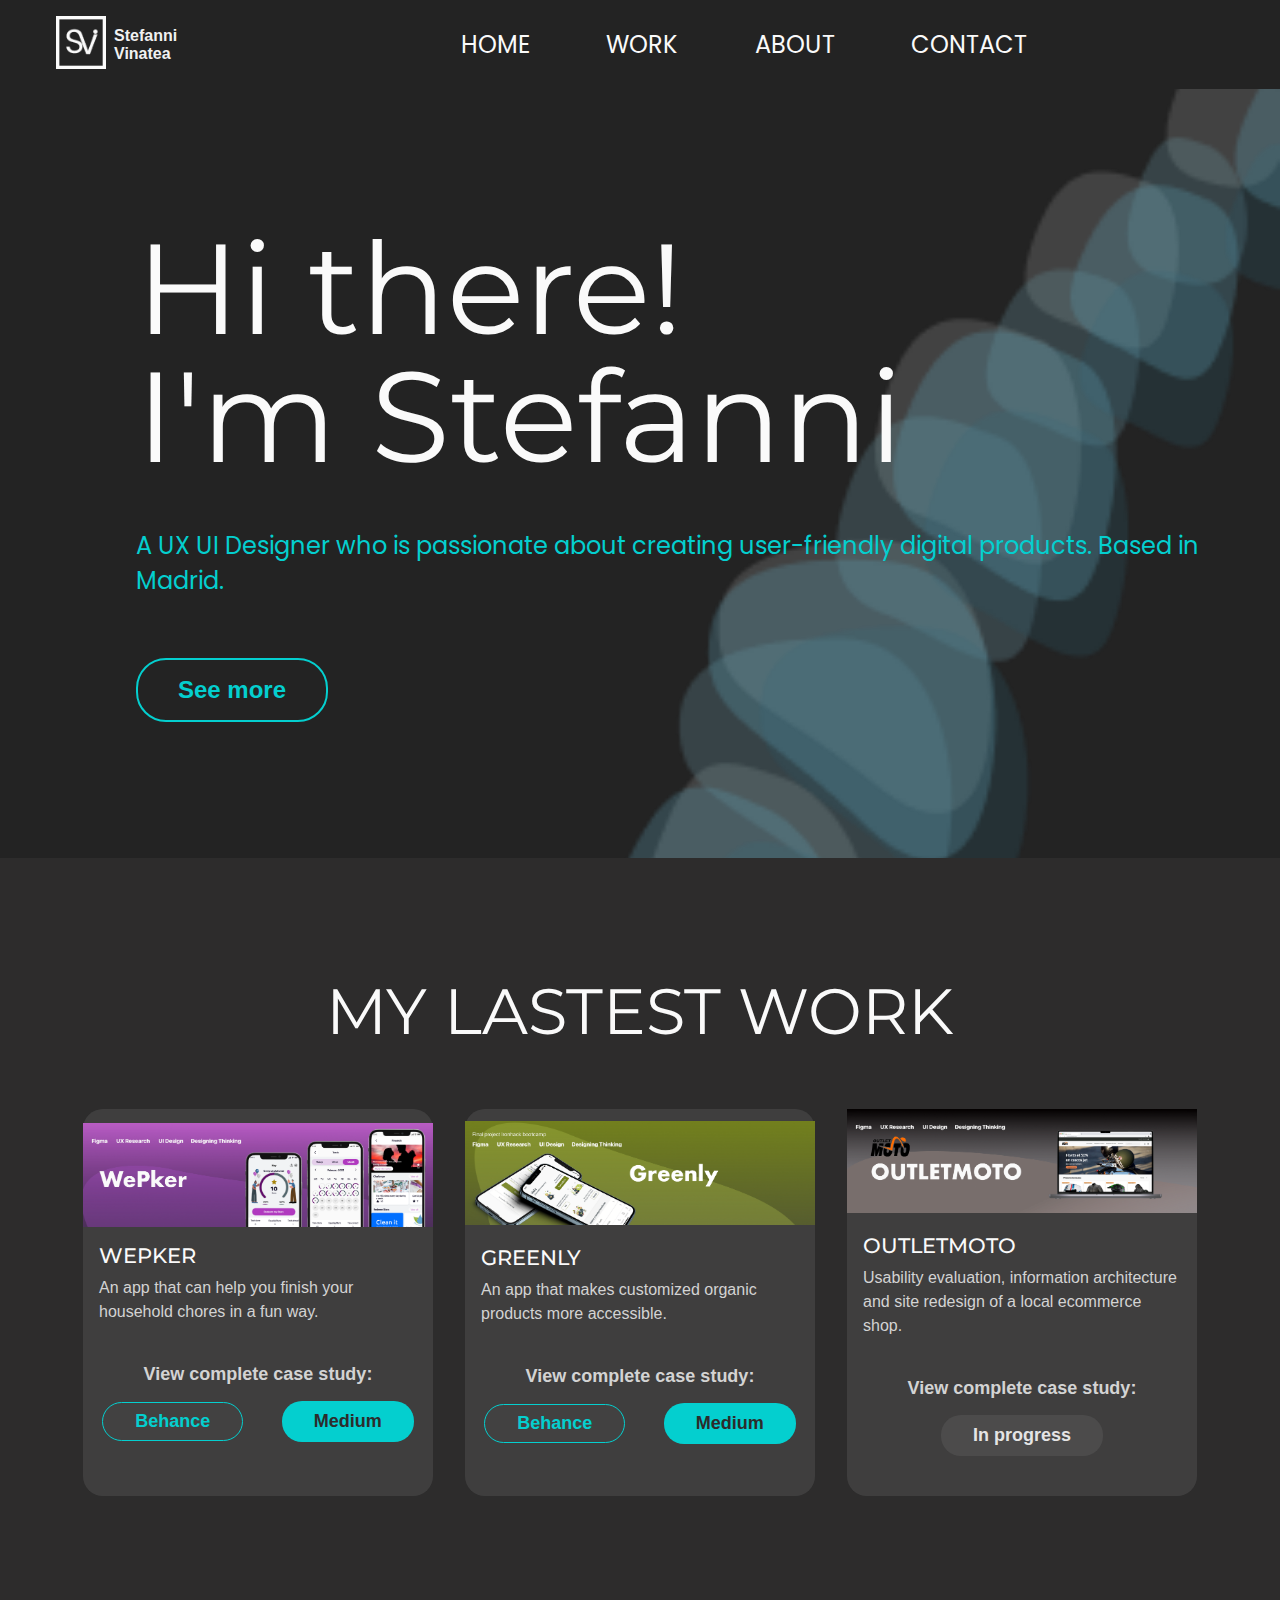
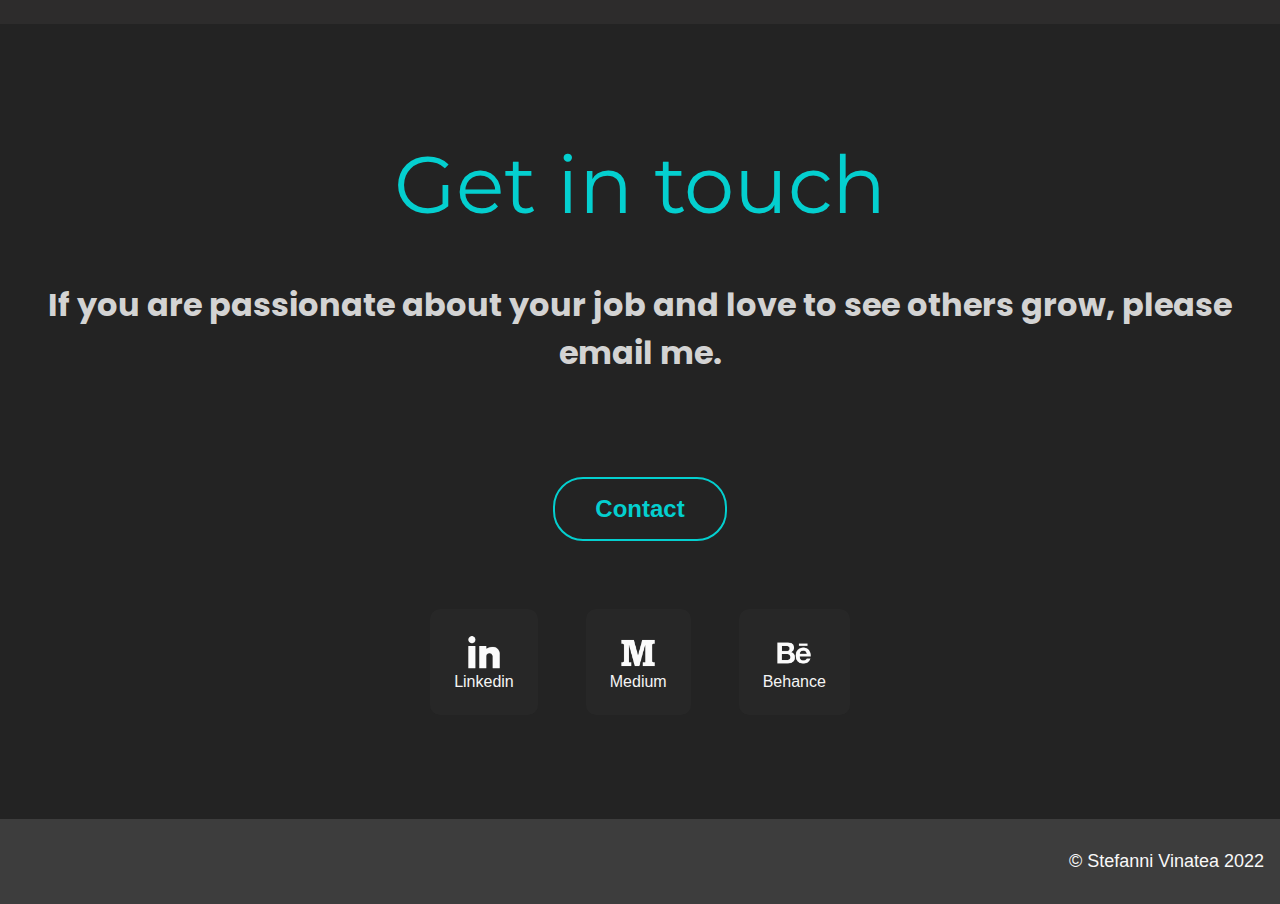
==== index.html @ 2ba50ccb "Add files via upload" ====
<!DOCTYPE html>
<html lang="en">
<head>
    <meta charset="UTF-8">
    <meta http-equiv="X-UA-Compatible" content="IE=edge">
    <meta name="viewport" content="width=device-width, initial-scale=1.0">
    <title>My Portfolio Stefanni vinatea</title>
    <link rel="stylesheet" href="css/style.css">
    <link rel="preconnect" href="https://fonts.googleapis.com"> 
    <link rel="preconnect" href="https://fonts.gstatic.com" crossorigin> 
    <link href="https://fonts.googleapis.com/css2?family=Bebas+Neue&display=swap" rel="stylesheet">
    <link rel="preconnect" href="https://fonts.googleapis.com">
    <link rel="preconnect" href="https://fonts.gstatic.com" crossorigin>
    <link href="https://fonts.googleapis.com/css2?family=Montserrat:wght@100&family=Poppins:wght@300&display=swap" rel="stylesheet">
    <link rel="preconnect" href="https://fonts.googleapis.com"> 
   <link rel="preconnect" href="https://fonts.gstatic.com" crossorigin> 
   <link href="https://fonts.googleapis.com/css2?family=Bebas+Neue&family=Montserrat:wght@500;800&display=swap" rel="stylesheet"> 
   <link href="https://unpkg.com/aos@2.3.1/dist/aos.css" rel="stylesheet">
</head>
<body>


    <div id="main-container">

       
        <header>

            <div href="#" class="container">

               <h1 class="logo"> <img src="Img/logo stef.png"> </h1>
               <h4>Stefanni Vinatea</h4>
        
                   
            </div>

            <nav id="site-nav" class="site-nav">
    
               
                <ul>
                   
                    <li><a href="index.html"> HOME</a></li>
                    <li><a href="index.html">WORK</a></li>
                    <li><a href="index-2.html">ABOUT</a></li>
                    <li><a href="mailto:stefannivinatea@gmail.com">CONTACT</a></li>
    
                </ul>

                

                
            </nav>

            <div id="menu-toggle" class="menu-toggle" onclick="cambiarclase()">

                <div class="hamburguer"></div>


             </div>
                






        </header>


        
        <div class="cuerpo-principal">

            <main>


                <div class="text">
    
    
                    
                    <h1>Hi there!<br> I'm Stefanni
                    </h1>
                    
                    <h4>A UX UI Designer who is passionate about creating user-friendly digital products. Based in Madrid.</h4> 
                   
                
                  <form action="index-2.html">
                     <button>See more</button> 
                  </form>   
                    
                           
                        
                </div>
    
            </main>
    
    
            <div class="projects">
    
                
                <div class="subtitulo">
                    <h1>MY LASTEST WORK</h1>
                </div>
    
                <div class="section-projects">
    
                    <div class="layout layout-left">
    
                        <div class="background">
    
                            <div class="image">
                                <img src="Img/wepker3.png" alt=""width="100%" >
                            </div>
    
                        </div>
    
                        <div class="text">

                            <div class="text-layout-left-container">
                                <h2>WEPKER</h2>
                                <h4>An app that can help you finish your household chores in a fun way.</h4>
                                <h3>View complete case study:</h3>
                                
                            </div>
                           
                            <div class="ver-mas">
                                
                                <form action="https://medium.com/@stefannivinatea/wepker-how-to-stop-tension-about-housework-and-organize-a-50-50-split-of-household-chores-with-89ee2d8aaa1b">
                                        <button>Behance</button> 
                                </form>

                                
                                <form action="https://www.behance.net/gallery/139853779/WePker?tracking_source=project_owner_other_projects">
                                    <button class="uno">Medium</button> 
                                </form>
        
                
                              
        
        
                                
                    
                                
    
                            </div>
                            
                            
                        </div>
        
        
                    </div>
    
    
                    <div class="layout layout-right">
    
                        <div class="background-right">
                            <div class="image">
                                <img src="Img/portada greenly.png" alt="" width="100%" height="">
                            </div>
    
                        </div>
    
                        
        
                        <div class="text">

                            <div class="text-layout-right-container">
                                <h2>GREENLY</h2>
                                <h4> An app that makes customized organic products more accessible.</h4>
                                <H3>View complete case study:</h3>

                            </div>
                            
                            
                          <div class="ver-mas">
                                
                                 <form action="https://medium.com/@stefannivinatea/greenly-making-eco-friendly-products-more-accesible-51e9b9970341">
                                        <button>Behance</button> 
                                </form>

                                <form action="https://www.behance.net/gallery/139861145/Greenly-An-app-makes-organic-products-more-accessible?tracking_source=project_owner_other_projects">
                                    <button class="uno">Medium</button> 
                                </form>
        
                
                        
                                
                                  
                    
                                
    
                            </div>
                            
                        </div>
                        
    
        
                    </div>
    
    
                    <div class="layout layout-centre">
    
                        <div class="background-centre">
                            <div class="image">
                                <img src="Img/FrameOUTLETMOTO.png" alt="" width="100%">
                            </div>
    
    
                        </div>
    
                        
        
                        <div class="text">

                            <div class="text-layout-centre-container">
                               
                                <h2>OUTLETMOTO</h2>
                                <h4> Usability evaluation, information architecture and site redesign of a local ecommerce shop.</h4>
                                <h3>View complete case study:</h3>

                            </div>
                            
                            
                            <div class="ver-mas">
                                
                                <form action="">
                                    <button>In progress</button> 
                                </form>

                                
    
            
                
    
    
                            
                            </div>
                
                            
    
                        </div>
                            
                        
                        
        
                    </div>
    
    
    
    
    
    
    
    
    
    
                 </div>
            
        
            </div>
    
           

            <div class="sec">
    
                <div class="sec-container">
                    <h2> Get in touch</h2>
                    <h3> If you are passionate about your job and love to see others grow, please email me.</h3>

                    <form action="mailto:stefannivinatea@gmail.com">
                      <button>Contact</button>
                    </form>
                </div>
    
                <ul>
                    <li><a href="https://www.linkedin.com/in/stefanni-vinatea/"><img src="Img/Linkedin.png"> Linkedin </a> </li>
                    <li><a href="https://medium.com/@stefannivinatea"><img src="Img/medium.png"> Medium </a></li>
                    <li><a href="https://www.behance.net/stefannivinatea"><img src="Img/behance.png"> Behance </a></li>


                </ul>
           
            </div>
    
    
       
            <footer><div class="footer">

                
                <div>
                    <p>&copy;  Stefanni Vinatea 2022</p>
                </div>
                
             </footer>

        </div>

       

       


       





    </div>

    
    <script src="js/app.js"></script>
   
    
  

</body>
</html>
---- css/style.css ----
*{
    box-sizing: border-box;
    margin: 0;
    padding: 0;
    text-decoration: none;
    list-style: none;
    box-sizing: border-box;
    

   
}

html{
    scroll-behavior: smooth;
}


body{
    background-color:#232323;
    font-family:'Monserrat', sans-serif;
    color: #122829;
}

.main-container{
    width: 100%;

}
.container{
    width: 100%;
    max-width: 1000px;
    display: flex;
    align-items: center;
    margin:0 auto;

}

header{
    background-color:#232323;
    color:rgb(241, 241, 241);
    padding: 1em 0;
    position: relative;
   

}


header::after {
    content:'' ;
    clear: both;
    display: block;
}

.logo{
    float:left;
    font-size: 1rem;
    margin: 0;
    font-weight: 700;
    color: #122829;

}

.logo img{
    width: 2rem;
    display: flexbox;
    justify-content: left;
    margin-right: 8px;
}

.logo span{
    font-weight: 300;
   
}

.site-nav {
    top:100%;
    right: 0;
    position: absolute;
    background-color:#262626;
    overflow: hidden;
    clip-path: circle(0px at top right);
    transition:clip-path ease-in-out 700ms;


}

.site-nav-open{
    clip-path: circle(150% at top right);
}

.site-nav ul{
    margin: 0;
    padding: 0;
    list-style: none;
   


}

.site-nav ul li a{
    font-family:'Poppins', sans-serif;
    display: flex;
    justify-content: center;
}

.site-nav li{
    border-bottom: none;
}

.site-nav li:last-child{
   border-bottom:none;
}

.site-nav a{
    color:#FAFAFA;
    display: block;
    padding: .5em 3em;
    text-transform:uppercase;
    text-decoration: none;
    
   
   
    

}

.site-nav a:hover,
.site-nav a:focus{
    background:#17292b;
    border-radius: 50px;
    color: #04CFCF;
    font-family:'Poppins', sans-serif;
   
}

.menu-toggle{
    
    padding:1em;
    position: absolute;
    top:1.2em;
    right: .2em;
}

.menu-open .hamburguer{
    transform: rotate(45deg)
}

.menu-open .hamburguer::before{
    opacity:0
}

.menu-open .hamburguer::after{
   transform: translateY(-3px)rotate(-90deg);
}

.hamburguer,
.hamburguer::before,
.hamburguer::after{
    content: '';
    display: block;
    background: #FAFAFA;
    height: 3px;
    width: 1.75em;
    border-radius: 3px;
    transition: all ease-in-out 500ms;

}

.hamburguer::before{
    transform: translateY(-6px);
}

.hamburguer::after{
    transform: translateY(3px);
}


     

/* ************************ */





.cuerpo-principal{
    width: 100%;
    max-width: 100%;
    margin: 0 auto;
    

}


main{
    margin: 0;
    padding-top: 0rem;
    background-color:#232323;
    display: flex;
    flex-direction: column;
    justify-content:center;
    background-image: url(../Img/fondo.png);
    background-repeat: no-repeat;
    background-size: cover;
   
  

}


main .text{
    margin: 0;
    color: #232323;
    font-weight: bold;
    display: flex;
    justify-content: center;
    flex-direction: column;
    text-align: center;
    padding-top: 6rem;
    padding-bottom: 100px;
    
   
    
   
   
}


main .text h1{
    margin: 0;
    padding:0;
    font-family:'Montserrat', sans-serif;
    font-size: 3em;
    font-weight:bolder;
    color: #FAFAFA;
    font-weight: lighter;
    text-align:justify;
    align-items: center;
    padding-top: 32px;
    padding-bottom: 32px;
    padding-left: 32px;
    padding-right: 16px;
    width: 80%;
    border-radius: 20px;
    line-height: 1em;

    
}



main .text h4{
    font-family:'Poppins', sans-serif;
    font-size: 1em;
    font-weight:lighter;
    color: #04CFCF;
    font-weight: lighter;
    text-align:left;
    padding-right: 24px;
    padding-top: 24px;
    
}


main .text button{
    background-color:#232323;
    border-radius: 20px;
    cursor: pointer;
    font-size: 18px;
    font-weight: bold;
    align-items: center;
    margin-top: 32px;
    margin-bottom: 16px;
    display:flex;
    margin-left: 32px;
    padding:8px 32px;
    display: flex;
    flex-direction: row;
    color: #04CFCF;
    box-shadow: 2px 2px 10px rgba(0,0,0,0,5);
    border:solid #04CFCF 2px;
   

     
}

.text .ver-más{
    display: flex;
    align-content: center;
    justify-items: center;
    flex-direction: row;
}

main .text button:hover{
    background-color:#135b5f;
    color: #FAFAFA;
}







/* ************************ */




.projects{
    background-color:#2D2C2C;
    display: flex;
    flex-direction: column;
    text-align: center;
    padding-top: 48px;
    min-height: 400PX;
    align-items: center;
    justify-content: center;
    width: 100%;
    text-align: center;

    
}
 


.subtitulo h1{
    margin: 0;
    font-family: 'Montserrat', sans-serif;
    font-size: 1.5rem;
    font-weight:500;
    display: flex;
    justify-content: center;
    text-align: center;
    color: #FAFAFA;
    display: flex;
    align-items: center;
    flex-direction: column;
    padding-bottom: 32px;
    line-height: 1.3em;
    
    
   
}

#section-projects{

    display: flex;
    justify-content: center;
    align-items: center;
    justify-content: center;
    text-align: center;
    flex-direction: column;
    width: 100%;
    


    
    
    
}

.layout{
    background-color: rgba(105, 105, 105, 0.3);
    border-radius: 20px;
    color:#e1e9e9 ;
    padding-bottom: 16px;
}

.layout h2{
    font-size: 1.3rem;
    color:#FAFAFA ;
    font-family:'Montserrat', sans-serif;
    padding-top: 16px;
    padding-left: 16px;
    padding-bottom: 8px;
    font-weight:500;
}
.layout h4{
    color: #d3d3d3;
}

.layout h3{
    color:#d3d3d3;
    font-weight: 600;
    padding-top: 40px;
}



.layout-left{
    margin: 0;
    padding: 0;
    display: flex;
    align-items: center;
    justify-content: center;
    text-align: center;
    flex-direction: column;
    padding-bottom: 24px;
    width: 350px;
    margin-left: 16px;
    margin-right: 16px;
    margin-bottom: 32px;
    box-shadow: 2px,2px,10px rgba(0,0,0,0,5);
   
    

  
}


.layout-left h2{
    margin: 0;
    padding-left:16px;
    text-align:left;
    flex-direction:column;
    
   
}

.layout-left h3{
    font-size: 18px;
    padding-top: 16px;
    padding-bottom:8px;
    display: flex;
    align-items: center;
    justify-content: center;
    text-align: center;
    flex-direction: column;
   
   
}

.layout-left h4{
    font-size: 16px;
    font-weight:lighter;
    padding-right: 16px;
    display: flex;
    align-items: center;
    text-align: left;
    flex-direction: column;
    padding-left: 16px;
    line-height: 1.5rem;
   

   
}

.layout button{
    font-size: 18px;
    border: 0;
    font-weight: bold;
    padding: 8px 32px;
    border-radius: 20px;
    color: #04CFCF;
    box-shadow: 2px 2px 10px rgba(0,0,0,0,5);
    background-color:  rgba(68, 67, 67, 0.7); 
    cursor: pointer;
    margin-top: 8px;
    margin-bottom: 16px;
    box-shadow: #17292b;
    border:solid #04CFCF 1px;;
   
}

.layout .uno{
    background-color:#04CFCF;
    color:#2D2C2C;
    border: none;
    padding: 10px 32px;
}








.layout-left .text .ver-mas{
    display: flex;
    align-items: center;
    flex-direction: row;
    justify-content:space-around;
    
}





.layout-left .background{
    display: flex;
    align-items: center;
    justify-content: center;
    border-radius: 20px;
}

.layout-left .image{

    display: flex;
    align-items: center;
    justify-content: center;
    text-align: center;
    flex-direction: column;
    border-radius: 20px;




    
}



.layout-right{

    margin: 0;
    padding: 0;
    display: flex;
    align-items: center;
    justify-content: center;
    text-align: center;
    flex-direction: column;
    padding-bottom: 24px;
    width: 350px;
    margin-left: 16px;
    margin-right: 16px;
    margin-bottom: 32px;
    box-shadow: 2px,2px,10px rgba(0,0,0,0,5);
    

  
}


.layout-right h2{
    margin: 0;
    padding-left:16px;
    text-align:left;
    flex-direction:column;
    
   
   
}

.layout-right h3{
    font-size: 18px;
    padding-bottom:8px;
    display: flex;
    align-items: center;
    justify-content: center;
    text-align: center;
    flex-direction: column;
   
   
}

.layout-right h4{
    font-size: 16px;
    font-weight:lighter;
    padding-right: 16px;
    display: flex;
    align-items: center;
    text-align: left;
    flex-direction: column;
    padding-left: 16px;
    line-height: 1.5rem;

   
}



.layout-right .text .ver-mas{
    display: flex;
    align-items: center;
    flex-direction: row;
    justify-content:space-around;
    
}





.layout-right .background{
    display: flex;
    align-items: center;
    justify-content: center;
}

.layout-right .background .image{

    display: flex;
    align-items: center;
    justify-content: center;
    text-align: center;
    flex-direction: column;




    
}



.layout-centre{

    margin: 0;
    padding: 0;
    display: flex;
    align-items: center;
    justify-content: center;
    text-align: center;
    flex-direction: column;
    padding-bottom: 24px;
    width: 350px;
    margin-left: 16px;
    margin-right: 16px;
    margin-bottom: 32px;
    box-shadow: 2px,2px,10px rgba(0,0,0,0,5);
    

  
}


.layout-centre h2{
    margin: 0;
    padding-left:16px;
    text-align:left;
    flex-direction:column;
   
    
   
   
}

.layout-centre h3{
    font-size: 18px;
    padding-bottom:8px;
    display: flex;
    align-items: center;
    justify-content: center;
    text-align: center;
    flex-direction: column;
   
   
}

.layout-centre h4{
    font-size: 16px;
    font-weight:lighter;
    padding-right: 16px;
    display: flex;
    align-items: center;
    text-align: left;
    flex-direction: column;
    padding-left: 16px;
    line-height: 1.5rem;

   
}

.layout-centre button{
    font-size: 18px;
    border: 0;
    font-weight: bold;
    border-radius: 20px;
    color: #e4e4e4;
    box-shadow: 2px 2px 10px rgba(0,0,0,0,5);
    background-color:rgba(105, 105, 105, 0.3); 
    cursor: pointer;
    margin-top: 8px;
    margin-bottom: 16px;
    box-shadow: #272626;
    padding: 10px 32px;
   
   
    
}

.layout-centre .text .ver-mas{
    display: flex;
    align-items: center;
    flex-direction: row;
    justify-content:space-around;
    
}





.layout-centre .background{
    display: flex;
    align-items: center;
    justify-content: center;
}

.layout-centre .background .image{

    display: flex;
    align-items: center;
    justify-content: center;
    text-align: center;
    flex-direction: column;




    
}


.sec{
   
    display: flex;
    align-items: center;
    
    background-color:#232323;
    padding-top: 80px;
    padding-bottom: 80px;
    text-align: center;
    padding-left: 40px;
    padding-right: 40px;
    flex-direction: column;
    justify-content: center;
   

}

.sec-container h2{
    font-family: 'Montserrat', sans-serif;
    font-size: 32px;
    padding-top: 24px;
    color: #04CFCF;
}

.sec-container h3{
    font-family: 'Poppins';
    font-size: 16px;
    color: #d3d3d3;
    padding-top: 16px;
}



.sec form button{
    font-size: 18px;
    border: 1px;
    font-weight: bold;
    padding: 8px 32px;
    border-radius: 20px;
    color: #04CFCF;
    box-shadow: 2px 2px 10px rgba(0,0,0,0,5);
    background-color:#232323;
    border: solid #04CFCF 2px;
    cursor: pointer;
    margin-top: 56px;
    box-shadow: #122829;
 }



.sec form button:hover{
    background-color:#135b5f;
    color: #FAFAFA;
}




 

.sec ul{
    display: flex;
    flex-direction: row;
    justify-content: center;
    align-items: center;
    padding-top: 24px;

}

.sec img{
    width: 1.5rem;
    font-size: 12px;
    display: flex;
    align-items: center;
}

.sec ul li a{
    display: flex;
    align-items: center;
    justify-content:space-between;
    flex-direction: column;
    text-align: center;
    color: whitesmoke;
    margin:8px;
    background-color: rgba(51, 50, 50, 0.3);
    padding: 12px;
    border-radius: 10px;


   
}





.footer{
    background-color: #3d3d3d;
    color: #F8F8F8;
    text-align: center;
    font-size: 14px;
    padding-top:2rem;
    padding-bottom: 2rem;
    padding-right: 1rem;
    display: flex;
    align-content: center;
    justify-content: flex-end;   
    align-items: center;


}



@media screen and (min-width: 780px){
  
        .menu-toggle{
            display:none
        }
      
       header{
           position: fixed;
           width: 100%;
           display: flex;
           flex-direction: row;
           align-items: center;
           justify-content:space-between

           
        }
        
        .site-nav{
            height: auto;
            position: relative;
            float: right;
            clip-path: initial;
            background-color: transparent;
            justify-content:right;
            margin-left: 200px;
           
             
        }

       
      
        .site-nav li{
            display:inline-block;
            border:none;
            margin-right: 24px;
           
           
      
        }
      
      


         .site-nav a{
             padding: 10px 24px;
             font-size: 24px;
        
         }
         
      
         .site-nav a:hover,
          .site-nav a:focus{
          border-radius: 50px;
          font-family:'Poppins', sans-serif;}

         
      .logo img{
     width:50px;
     margin-left: 56px;
     }

  .container{
    width: 2rem;
    margin:0;
    justify-content: flex-start;
   
    
}
    main{
        display: flex;
        margin: 0;
       
        padding: 56px;
        height: 80%;
        padding-top: 12rem;
       
     
        
       
    
    }

    main .text{
        text-align: left;
        margin: 0;
        padding: 0;
        width: 100%;

    }




    main .text h1{
    
     padding-top: 32px;
     font-size: 8rem;
     padding-left:80px;
     
    }
    
    


    main .text h4{
        font-size: 1.5rem;
        text-align: left;
        padding-left: 80px;
        padding-top: 16px;
        padding-bottom: 60px;
  
    }


    main .text button{
      margin-left: 80px;
      margin-top: 0;
      margin-bottom: 80px;
      display: flex;
      align-items: center;
      text-align: center;
      justify-content: center;
      font-size: 24px;
      padding: 16px 40px;
      border-radius: 30px;
      box-shadow: 2px 2px 10px rgba(0,0,0,0,5);
      cursor: pointer;
      
     
   }

   main .text button:hover{
    
    font-weight: 500;
    border: none;
    padding: 18px 44px;
  
    }
    


    /********/


    .projects h1{
        font-size: 4rem;
        font-weight:400;
        padding-top: 4rem;
        padding-bottom: 3.5rem;
    }

    .projects{
        padding-bottom:6rem;
    }
    .section-projects{
      display: flex;
      flex-direction: row;
      justify-content: space-between;
      min-height: 300px;
    
    }

    .layout-left h3{
        padding-top: 40px;
    }


/*****************/

  .sec{
    display: flex;
    display: flex;
    align-items: center;
    text-align: center;
    justify-content: center;
  }
 .sec h2{
     font-size: 5rem;
     font-weight: 400;
     padding: 2rem 0;
 }


  .sec h3{
      font-size: 2rem;
     
  }

  .sec form button{
        margin-bottom: 20px;
        margin-top: 100px;
        font-size: 24px;
        padding: 16px 40px;
        border-radius: 30px;
        box-shadow: 2px 2px 10px rgba(0,0,0,0,5);
        cursor: pointer;
       
        
       
     }

    
    .sec form button:hover{
    
        font-weight: 500;
        border: none;
        padding: 18px 44px;
    }
  


.sec img{
    width: 2.5rem;
    font-size: 16px;
    
}

.sec ul li a{
    
    margin:24px;
   
    padding: 24px;
    border-radius: 10px;


   
}

.footer {
    font-size: 18px;

}


}
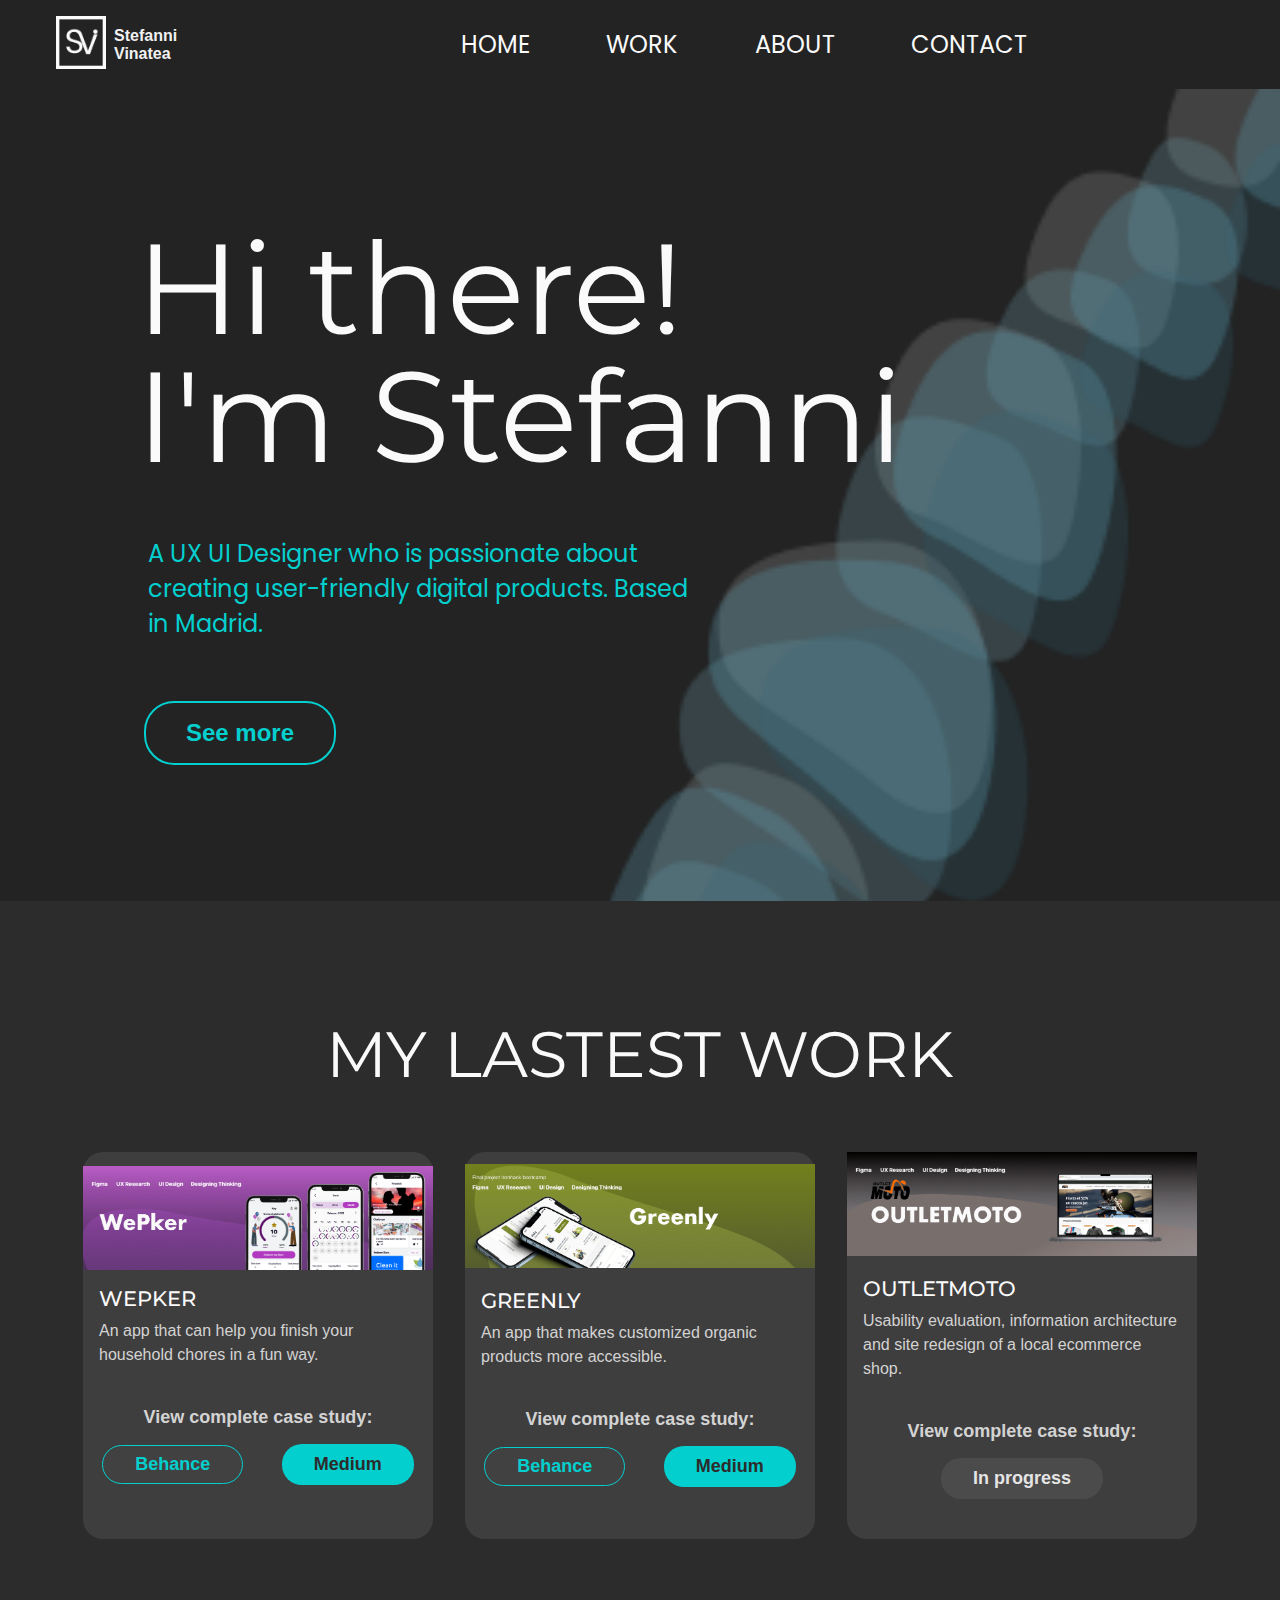
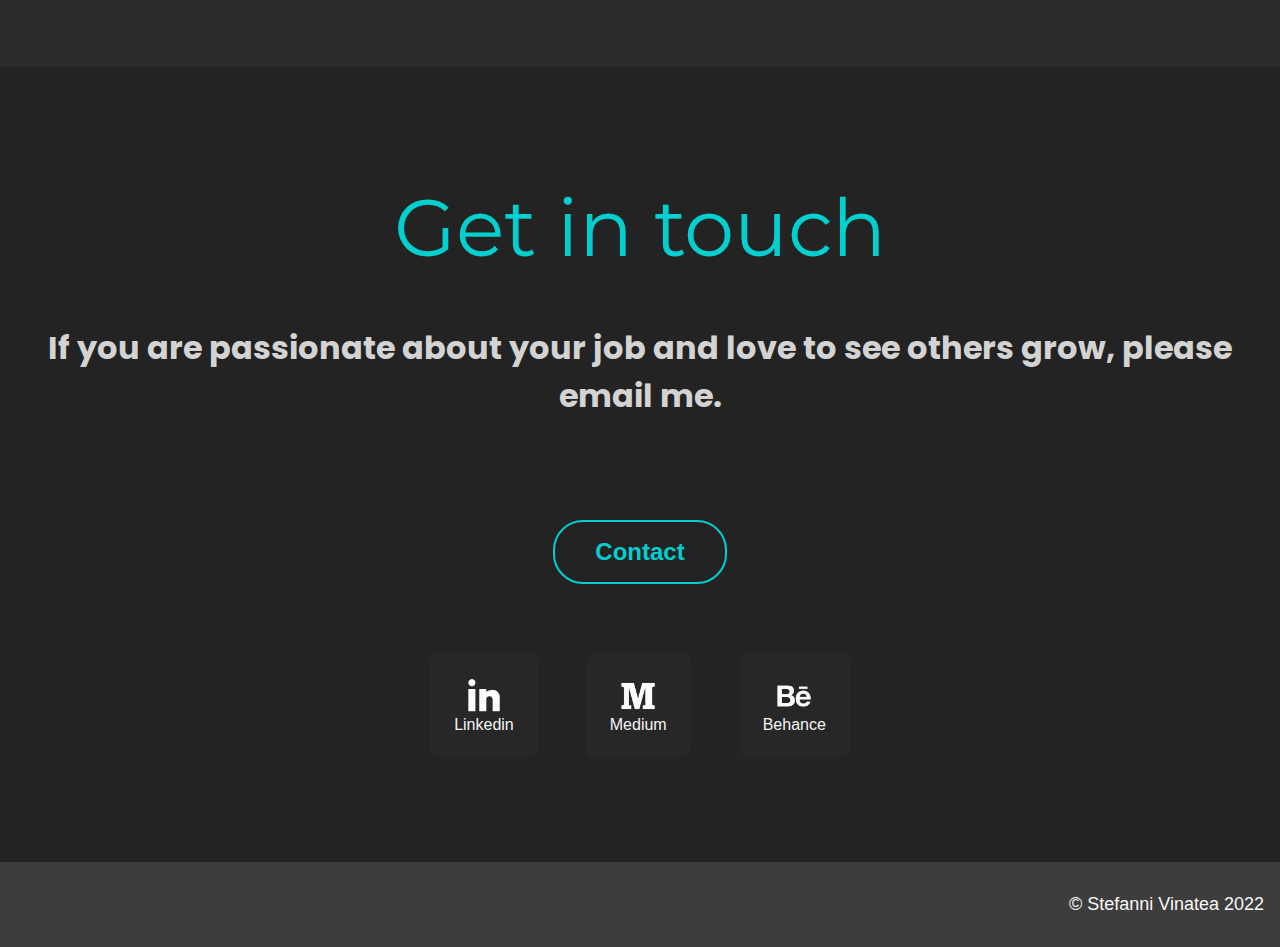
==== commit 5381faea: "Add files via upload" ====
--- a/index.html
+++ b/index.html
@@ -39,7 +39,7 @@
                 <ul>
                    
                     <li><a href="index.html"> HOME</a></li>
-                    <li><a href="index.html">WORK</a></li>
+                    <li><a href="#projects">WORK</a></li>
                     <li><a href="index-2.html">ABOUT</a></li>
                     <li><a href="mailto:stefannivinatea@gmail.com">CONTACT</a></li>
     
@@ -93,7 +93,7 @@
             </main>
     
     
-            <div class="projects">
+            <div id="projects">
     
                 
                 <div class="subtitulo">
--- a/css/style.css
+++ b/css/style.css
@@ -64,6 +64,7 @@
     display: flexbox;
     justify-content: left;
     margin-right: 8px;
+    margin-left: 24px;
 }
 
 .logo span{
@@ -255,9 +256,10 @@
     color: #04CFCF;
     font-weight: lighter;
     text-align:left;
+    margin-left: 32px;
     padding-right: 24px;
     padding-top: 24px;
-    
+    width: 80%;
 }
 
 
@@ -271,7 +273,7 @@
     margin-top: 32px;
     margin-bottom: 16px;
     display:flex;
-    margin-left: 32px;
+    margin-left: 34px;
     padding:8px 32px;
     display: flex;
     flex-direction: row;
@@ -306,7 +308,7 @@
 
 
 
-.projects{
+#projects{
     background-color:#2D2C2C;
     display: flex;
     flex-direction: column;
@@ -922,7 +924,8 @@
 
 
     main .text h1{
-    
+     margin: 0;
+     padding: 0;
      padding-top: 32px;
      font-size: 8rem;
      padding-left:80px;
@@ -935,15 +938,17 @@
     main .text h4{
         font-size: 1.5rem;
         text-align: left;
-        padding-left: 80px;
-        padding-top: 16px;
+        padding-left: 60px;
+        padding-top: 56px;
         padding-bottom: 60px;
+        width: 55%;
+        min-width: 40%;
   
     }
 
 
     main .text button{
-      margin-left: 80px;
+      margin-left: 88px;
       margin-top: 0;
       margin-bottom: 80px;
       display: flex;
@@ -972,14 +977,14 @@
     /********/
 
 
-    .projects h1{
+    #projects h1{
         font-size: 4rem;
         font-weight:400;
         padding-top: 4rem;
         padding-bottom: 3.5rem;
     }
 
-    .projects{
+    #projects{
         padding-bottom:6rem;
     }
     .section-projects{
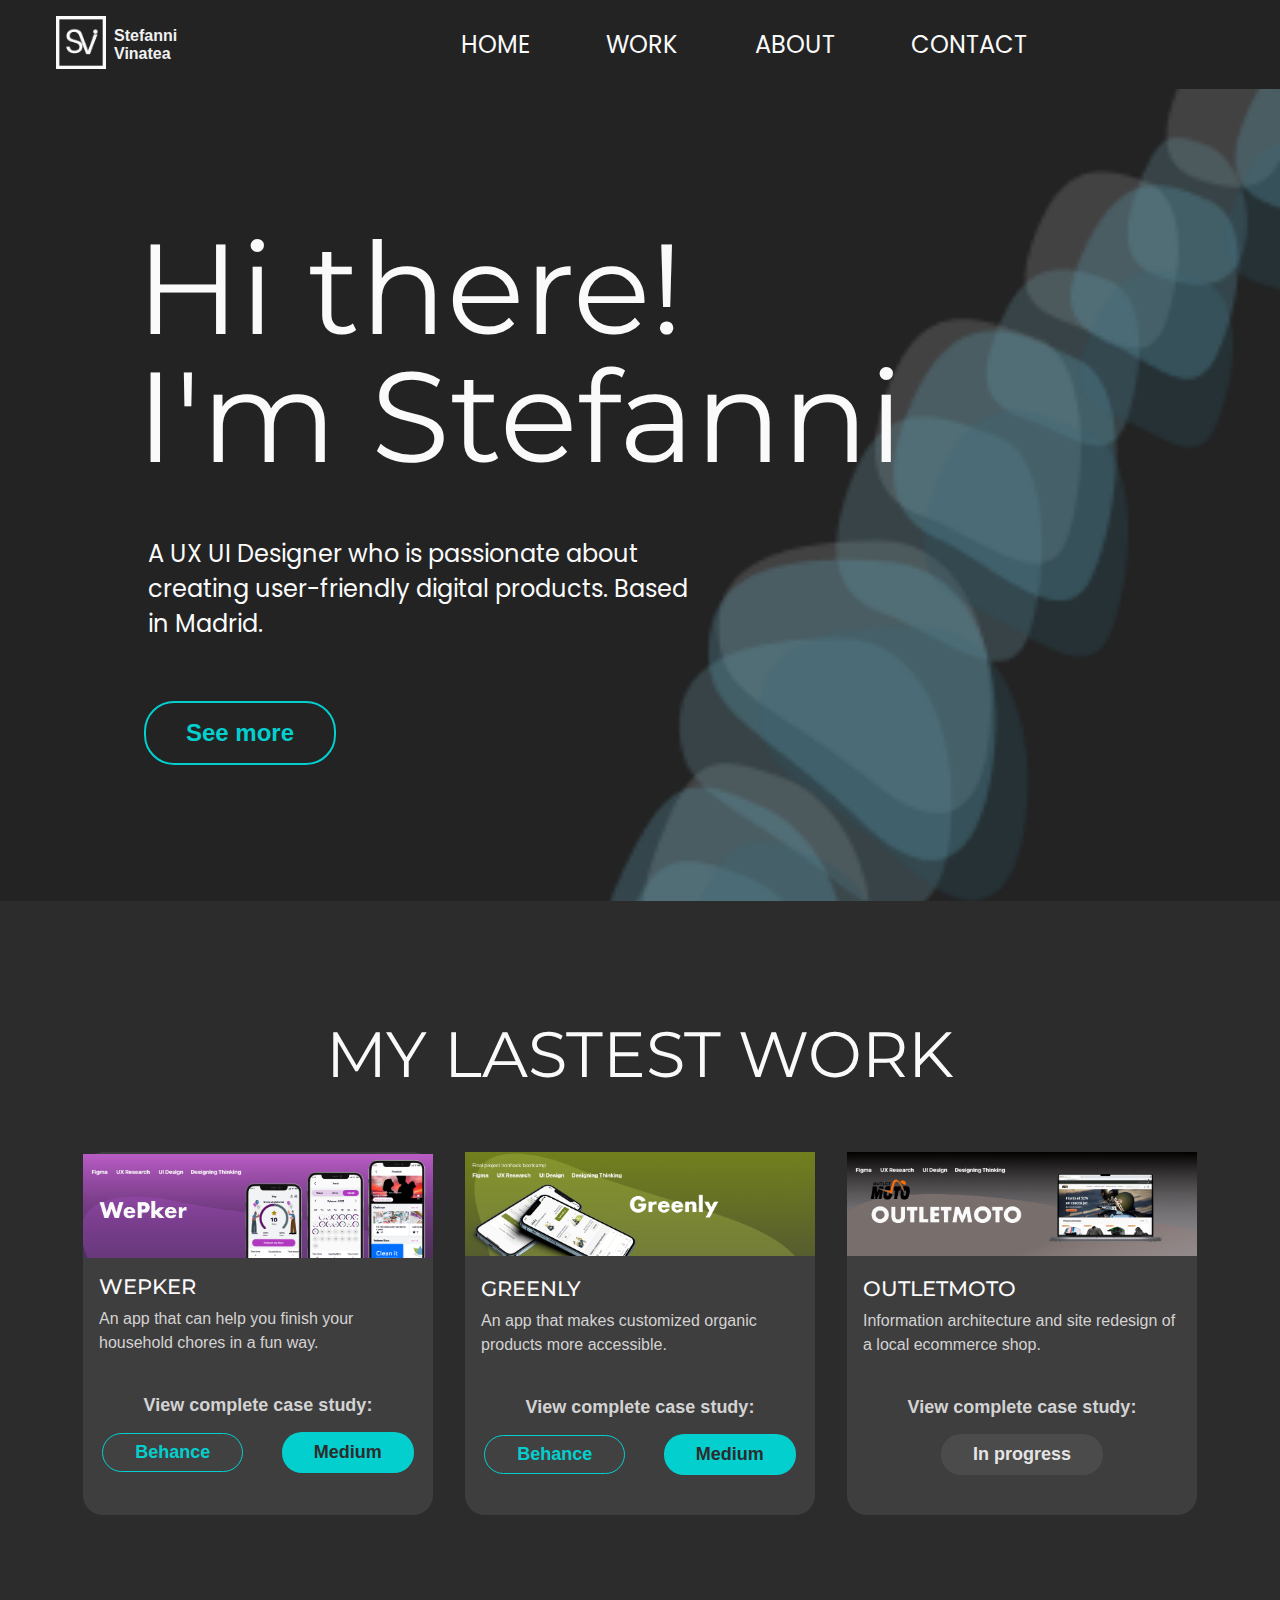
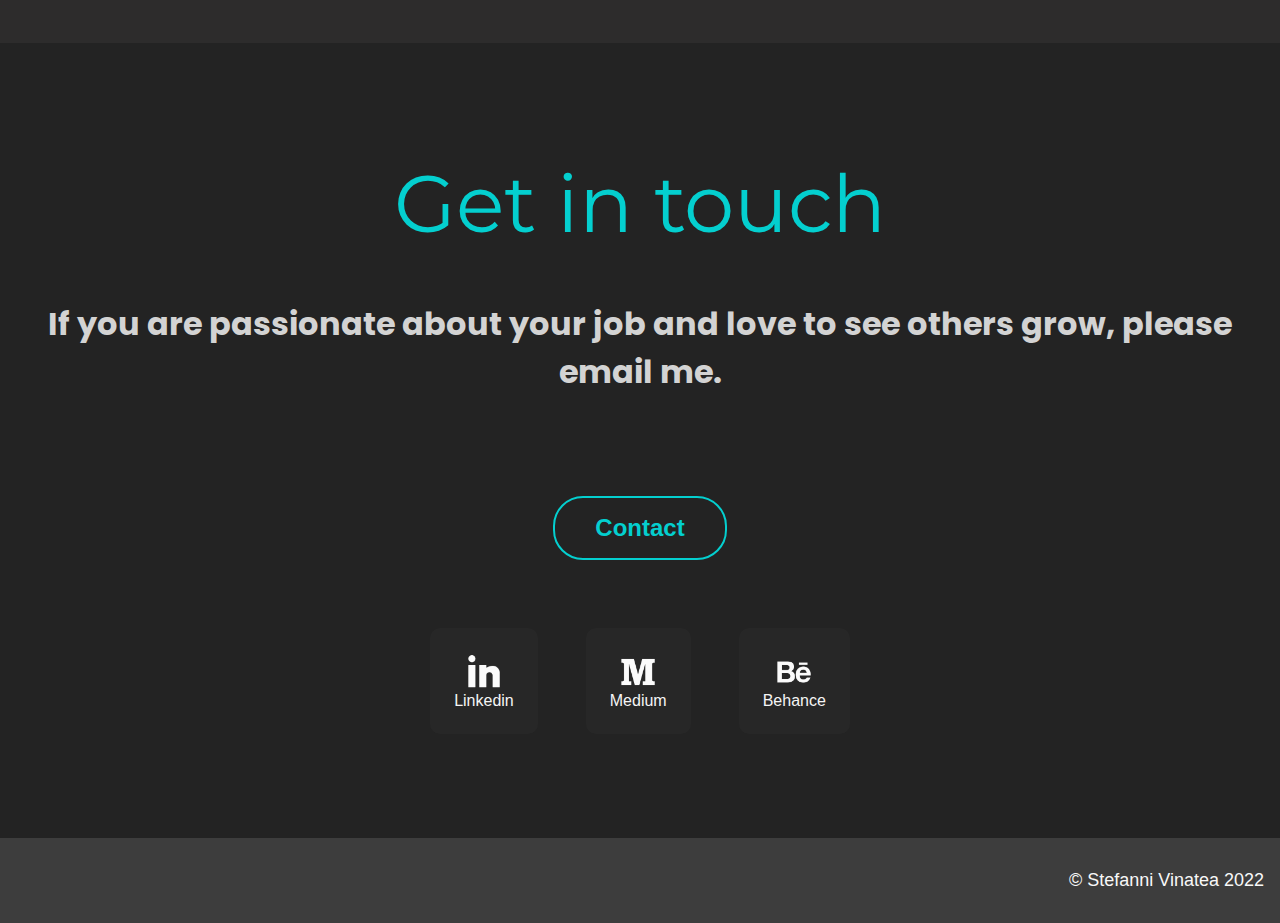
==== commit 19071c1f: "Add files via upload" ====
--- a/index.html
+++ b/index.html
@@ -123,12 +123,12 @@
                            
                             <div class="ver-mas">
                                 
+                                <form action="https://www.behance.net/gallery/139853779/WePker?tracking_source=project_owner_other_projects">
+                                        <button>Behance</button> 
+                                </form>
+
+                                
                                 <form action="https://medium.com/@stefannivinatea/wepker-how-to-stop-tension-about-housework-and-organize-a-50-50-split-of-household-chores-with-89ee2d8aaa1b">
-                                        <button>Behance</button> 
-                                </form>
-
-                                
-                                <form action="https://www.behance.net/gallery/139853779/WePker?tracking_source=project_owner_other_projects">
                                     <button class="uno">Medium</button> 
                                 </form>
         
@@ -172,11 +172,11 @@
                             
                           <div class="ver-mas">
                                 
-                                 <form action="https://medium.com/@stefannivinatea/greenly-making-eco-friendly-products-more-accesible-51e9b9970341">
+                                 <form action="https://www.behance.net/gallery/139861145/Greenly-An-app-makes-organic-products-more-accessible?tracking_source=project_owner_other_projects">
                                         <button>Behance</button> 
                                 </form>
 
-                                <form action="https://www.behance.net/gallery/139861145/Greenly-An-app-makes-organic-products-more-accessible?tracking_source=project_owner_other_projects">
+                                <form action="https://medium.com/@stefannivinatea/greenly-making-eco-friendly-products-more-accesible-51e9b9970341">
                                     <button class="uno">Medium</button> 
                                 </form>
         
@@ -213,7 +213,7 @@
                             <div class="text-layout-centre-container">
                                
                                 <h2>OUTLETMOTO</h2>
-                                <h4> Usability evaluation, information architecture and site redesign of a local ecommerce shop.</h4>
+                                <h4> Information architecture and site redesign of a local ecommerce shop.</h4>
                                 <h3>View complete case study:</h3>
 
                             </div>
--- a/css/style.css
+++ b/css/style.css
@@ -253,7 +253,7 @@
     font-family:'Poppins', sans-serif;
     font-size: 1em;
     font-weight:lighter;
-    color: #04CFCF;
+    color: #FAFAFA;
     font-weight: lighter;
     text-align:left;
     margin-left: 32px;
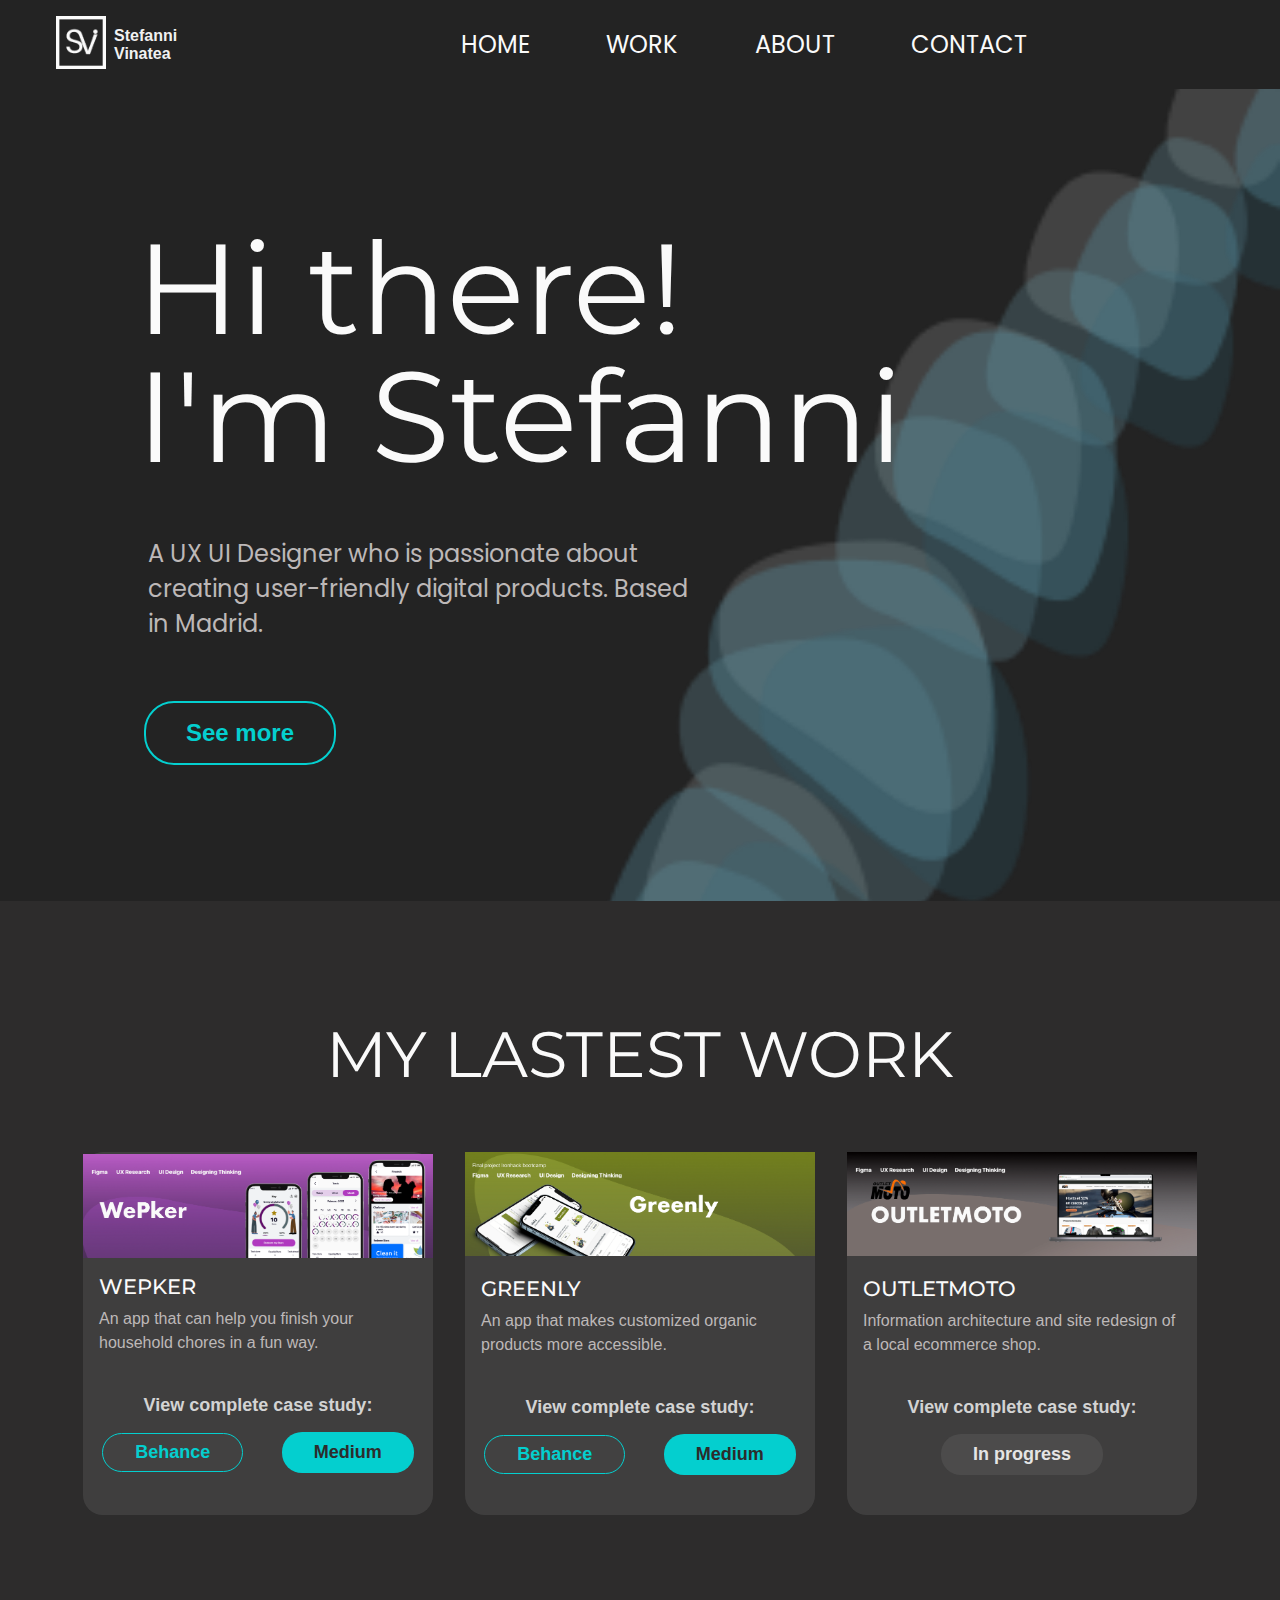
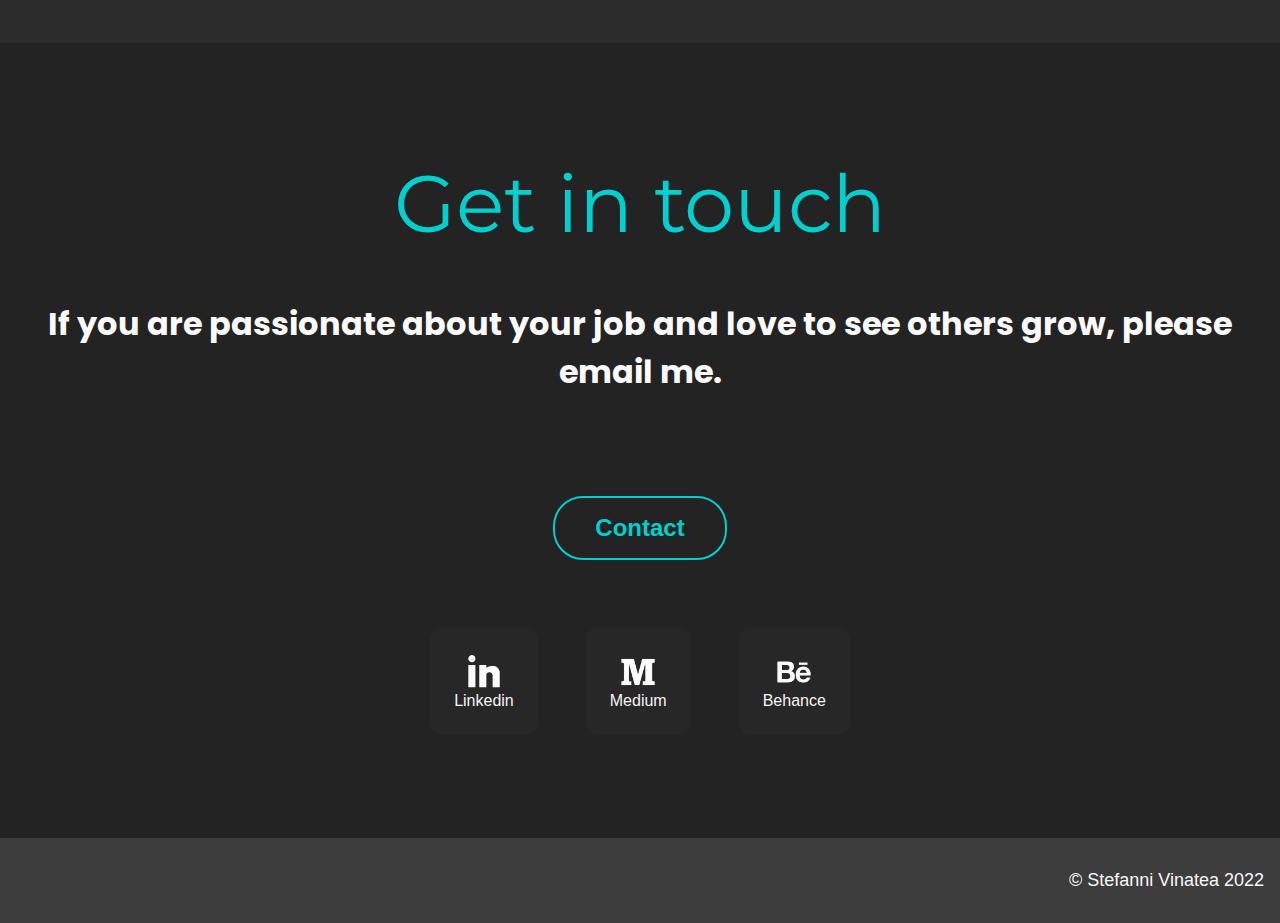
==== commit 6fa287c9: "Add files via upload" ====
--- a/index.html
+++ b/index.html
@@ -2,9 +2,11 @@
 <html lang="en">
 <head>
     <meta charset="UTF-8">
+   
     <meta http-equiv="X-UA-Compatible" content="IE=edge">
     <meta name="viewport" content="width=device-width, initial-scale=1.0">
     <title>My Portfolio Stefanni vinatea</title>
+    <link rel="icon" href="Img/logo vinatea copia.ico">
     <link rel="stylesheet" href="css/style.css">
     <link rel="preconnect" href="https://fonts.googleapis.com"> 
     <link rel="preconnect" href="https://fonts.gstatic.com" crossorigin> 
--- a/css/style.css
+++ b/css/style.css
@@ -253,7 +253,7 @@
     font-family:'Poppins', sans-serif;
     font-size: 1em;
     font-weight:lighter;
-    color: #FAFAFA;
+    color: #bdb8b8;
     font-weight: lighter;
     text-align:left;
     margin-left: 32px;
@@ -378,13 +378,14 @@
     font-weight:500;
 }
 .layout h4{
-    color: #d3d3d3;
+    color: #bdb8b8;
 }
 
 .layout h3{
     color:#d3d3d3;
     font-weight: 600;
     padding-top: 40px;
+   
 }
 
 
@@ -743,7 +744,7 @@
 .sec-container h3{
     font-family: 'Poppins';
     font-size: 16px;
-    color: #d3d3d3;
+    color: #FAFAFA;
     padding-top: 16px;
 }
 
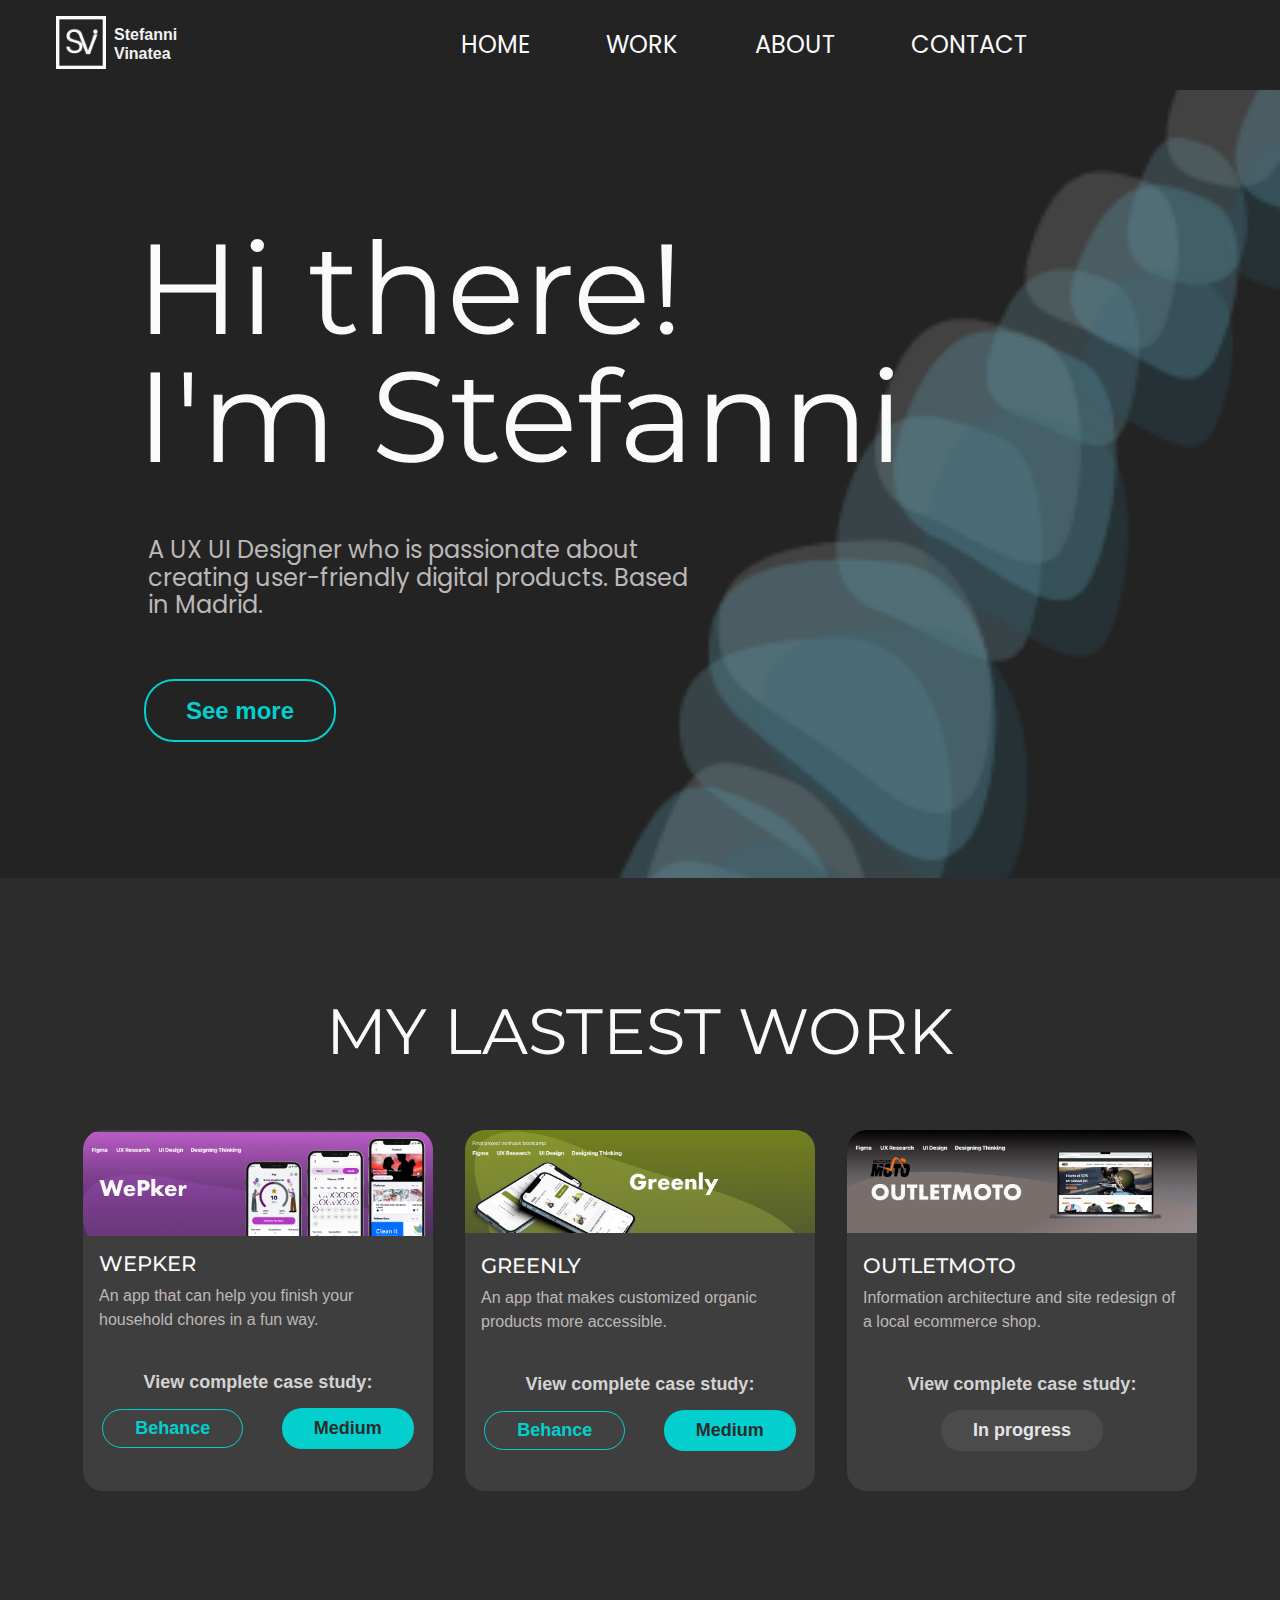
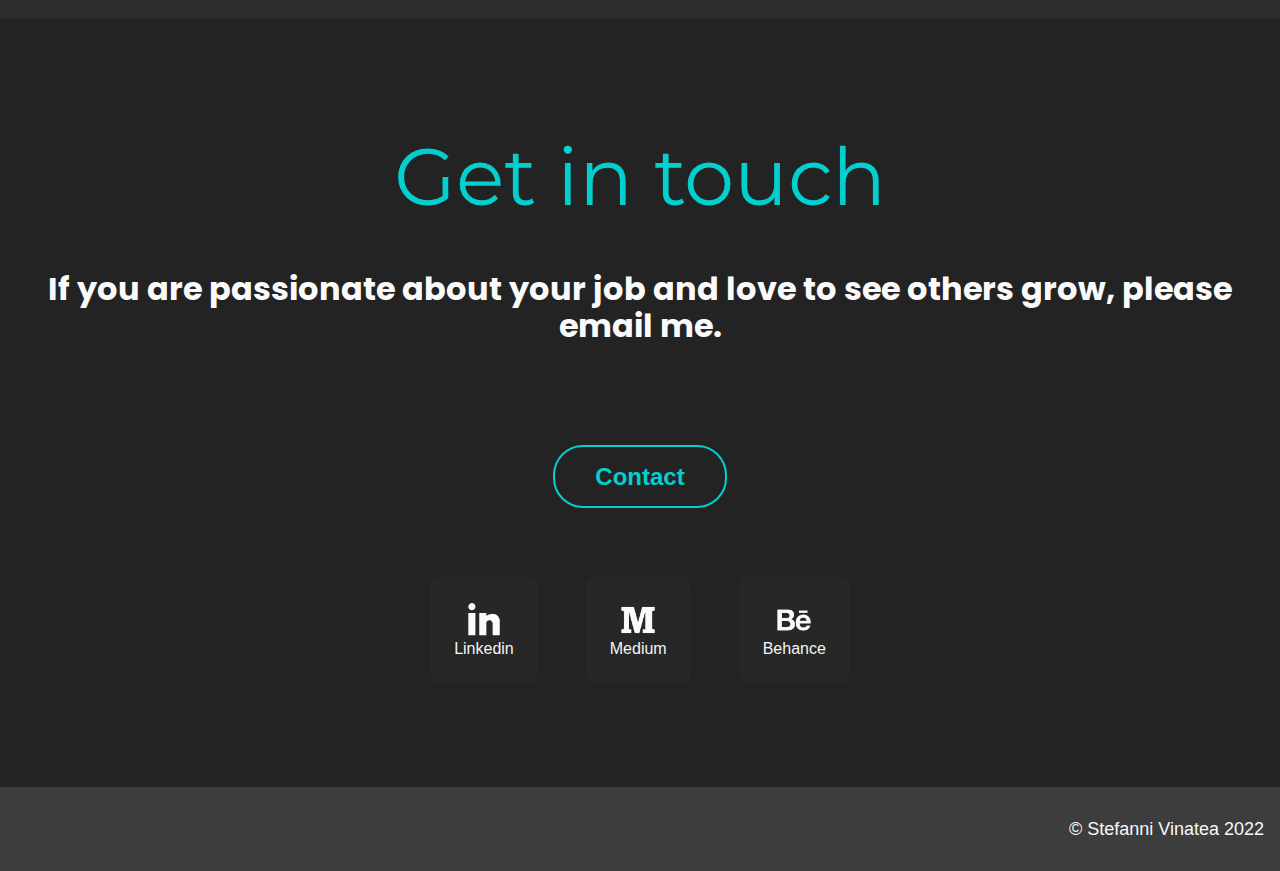
==== commit cc991c58: "Add files via upload" ====
--- a/index.html
+++ b/index.html
@@ -6,8 +6,9 @@
     <meta http-equiv="X-UA-Compatible" content="IE=edge">
     <meta name="viewport" content="width=device-width, initial-scale=1.0">
     <title>My Portfolio Stefanni vinatea</title>
+    <link rel="stylesheet" href="css/normalize.css">
+    <link rel="stylesheet" href="css/style.css">
     <link rel="icon" href="Img/logo vinatea copia.ico">
-    <link rel="stylesheet" href="css/style.css">
     <link rel="preconnect" href="https://fonts.googleapis.com"> 
     <link rel="preconnect" href="https://fonts.gstatic.com" crossorigin> 
     <link href="https://fonts.googleapis.com/css2?family=Bebas+Neue&display=swap" rel="stylesheet">
--- a/css/style.css
+++ b/css/style.css
@@ -366,6 +366,7 @@
     border-radius: 20px;
     color:#e1e9e9 ;
     padding-bottom: 16px;
+    overflow: hidden;
 }
 
 .layout h2{
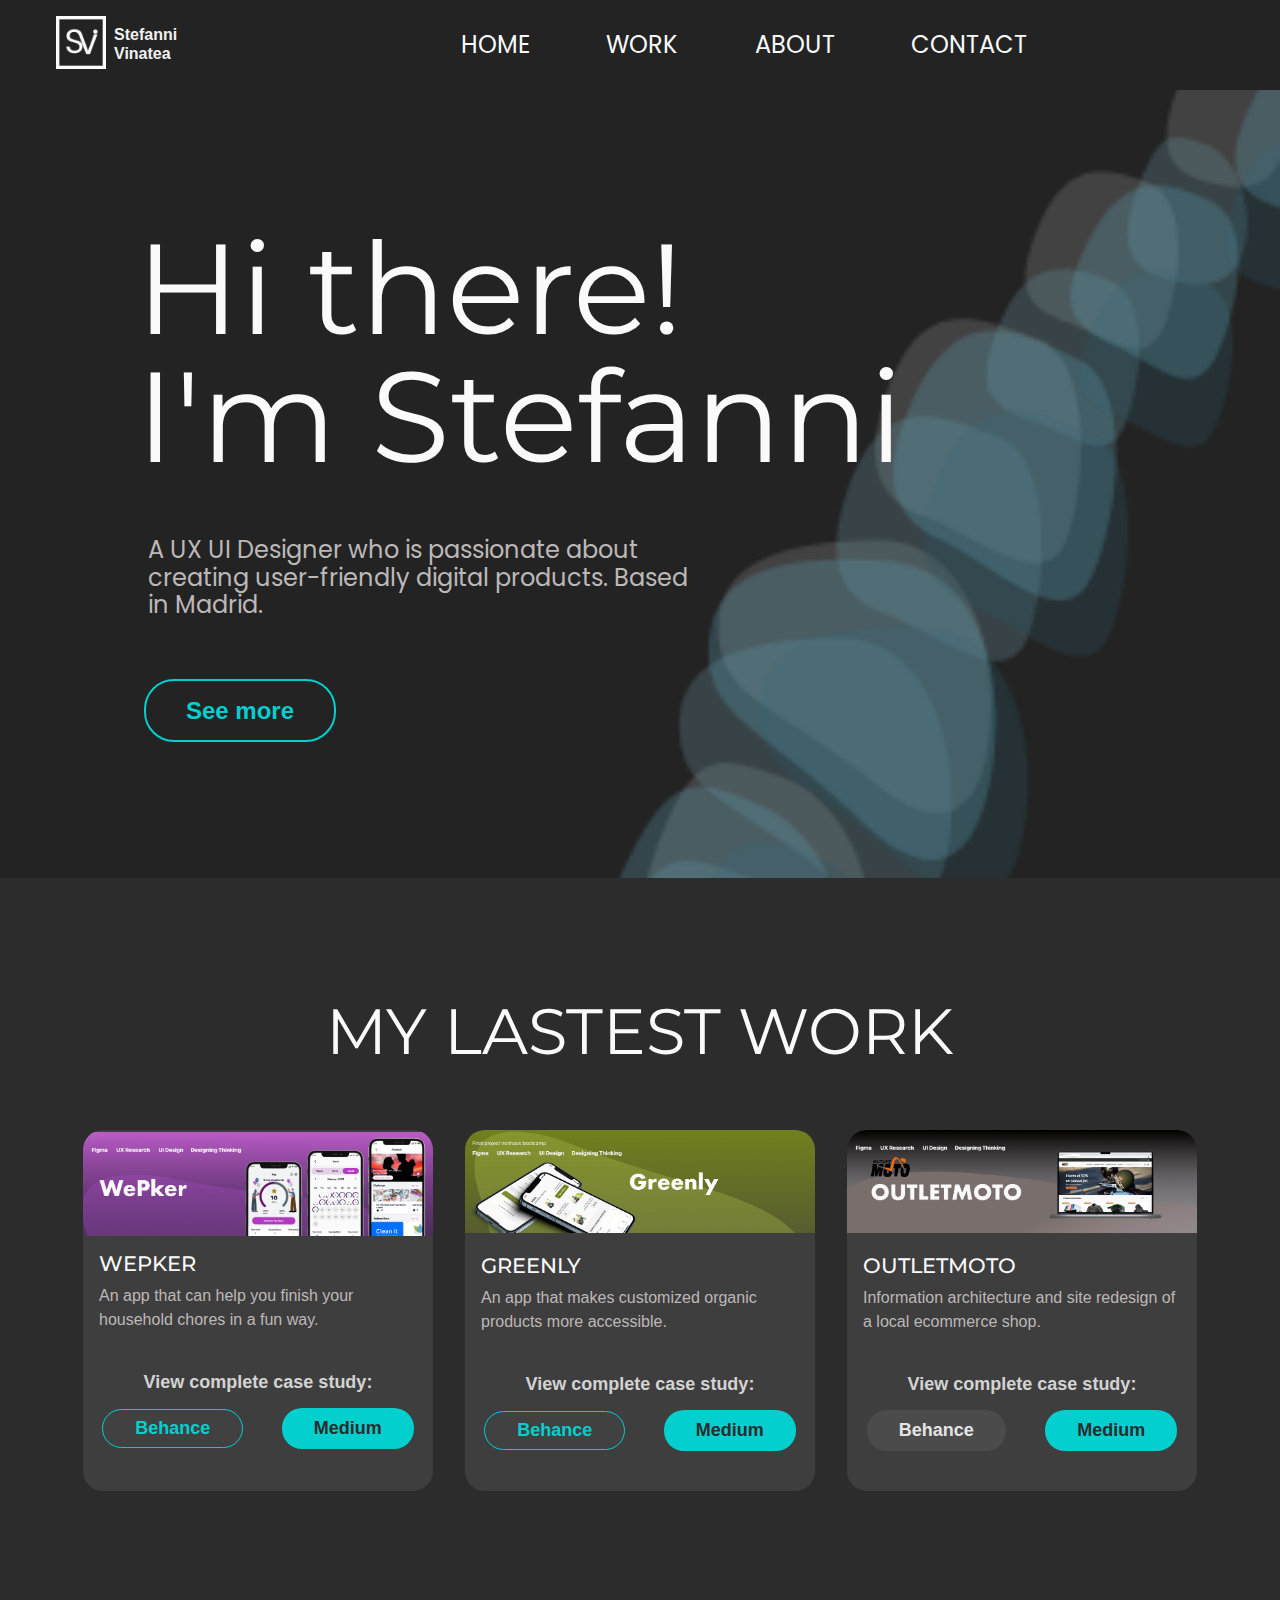
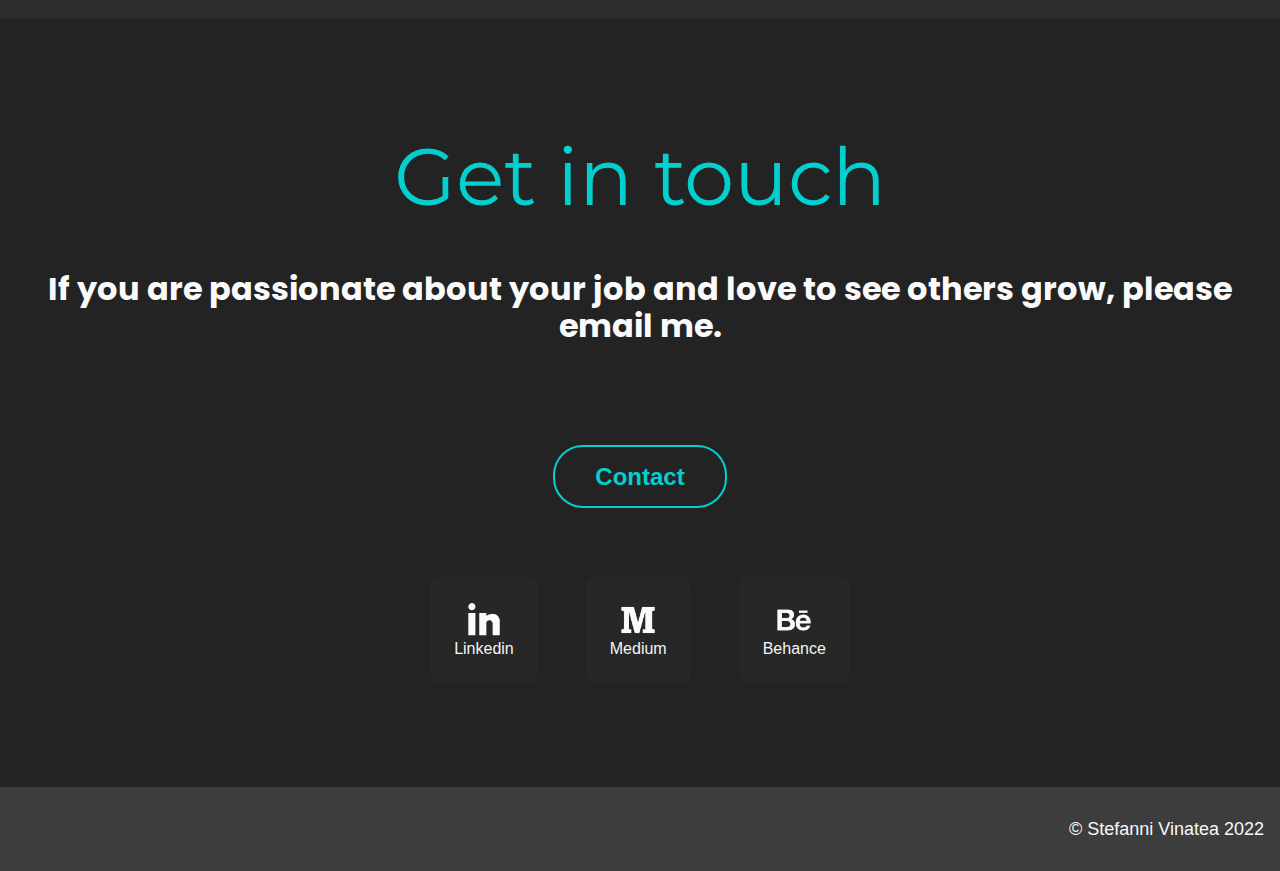
==== commit 6a250771: "Update index.html" ====
--- a/index.html
+++ b/index.html
@@ -126,12 +126,12 @@
                            
                             <div class="ver-mas">
                                 
-                                <form action="https://www.behance.net/gallery/139853779/WePker?tracking_source=project_owner_other_projects">
+                                <form action="">
                                         <button>Behance</button> 
                                 </form>
 
                                 
-                                <form action="https://medium.com/@stefannivinatea/wepker-how-to-stop-tension-about-housework-and-organize-a-50-50-split-of-household-chores-with-89ee2d8aaa1b">
+                                <form action="https://medium.com/@stefannivinatea/ux-ui-case-study-wepker-organizando-las-del-tareas-del-hogar-85f18fb8a82d">
                                     <button class="uno">Medium</button> 
                                 </form>
         
@@ -175,7 +175,7 @@
                             
                           <div class="ver-mas">
                                 
-                                 <form action="https://www.behance.net/gallery/139861145/Greenly-An-app-makes-organic-products-more-accessible?tracking_source=project_owner_other_projects">
+                                 <form action="">
                                         <button>Behance</button> 
                                 </form>
 
@@ -224,9 +224,15 @@
                             
                             <div class="ver-mas">
                                 
-                                <form action="">
-                                    <button>In progress</button> 
-                                </form>
+                                 <form action="">
+                                        <button>Behance</button> 
+                                </form>
+
+                                
+                                <form action="https://medium.com/@stefannivinatea/case-study-redise%C3%B1ando-la-p%C3%A1gina-web-de-un-e-commerce-local-dddf2899ad59">
+                                    <button class="uno">Medium</button> 
+                                </form>
+                             
 
                                 
     
@@ -316,4 +322,4 @@
   
 
 </body>
-</html>+</html>
